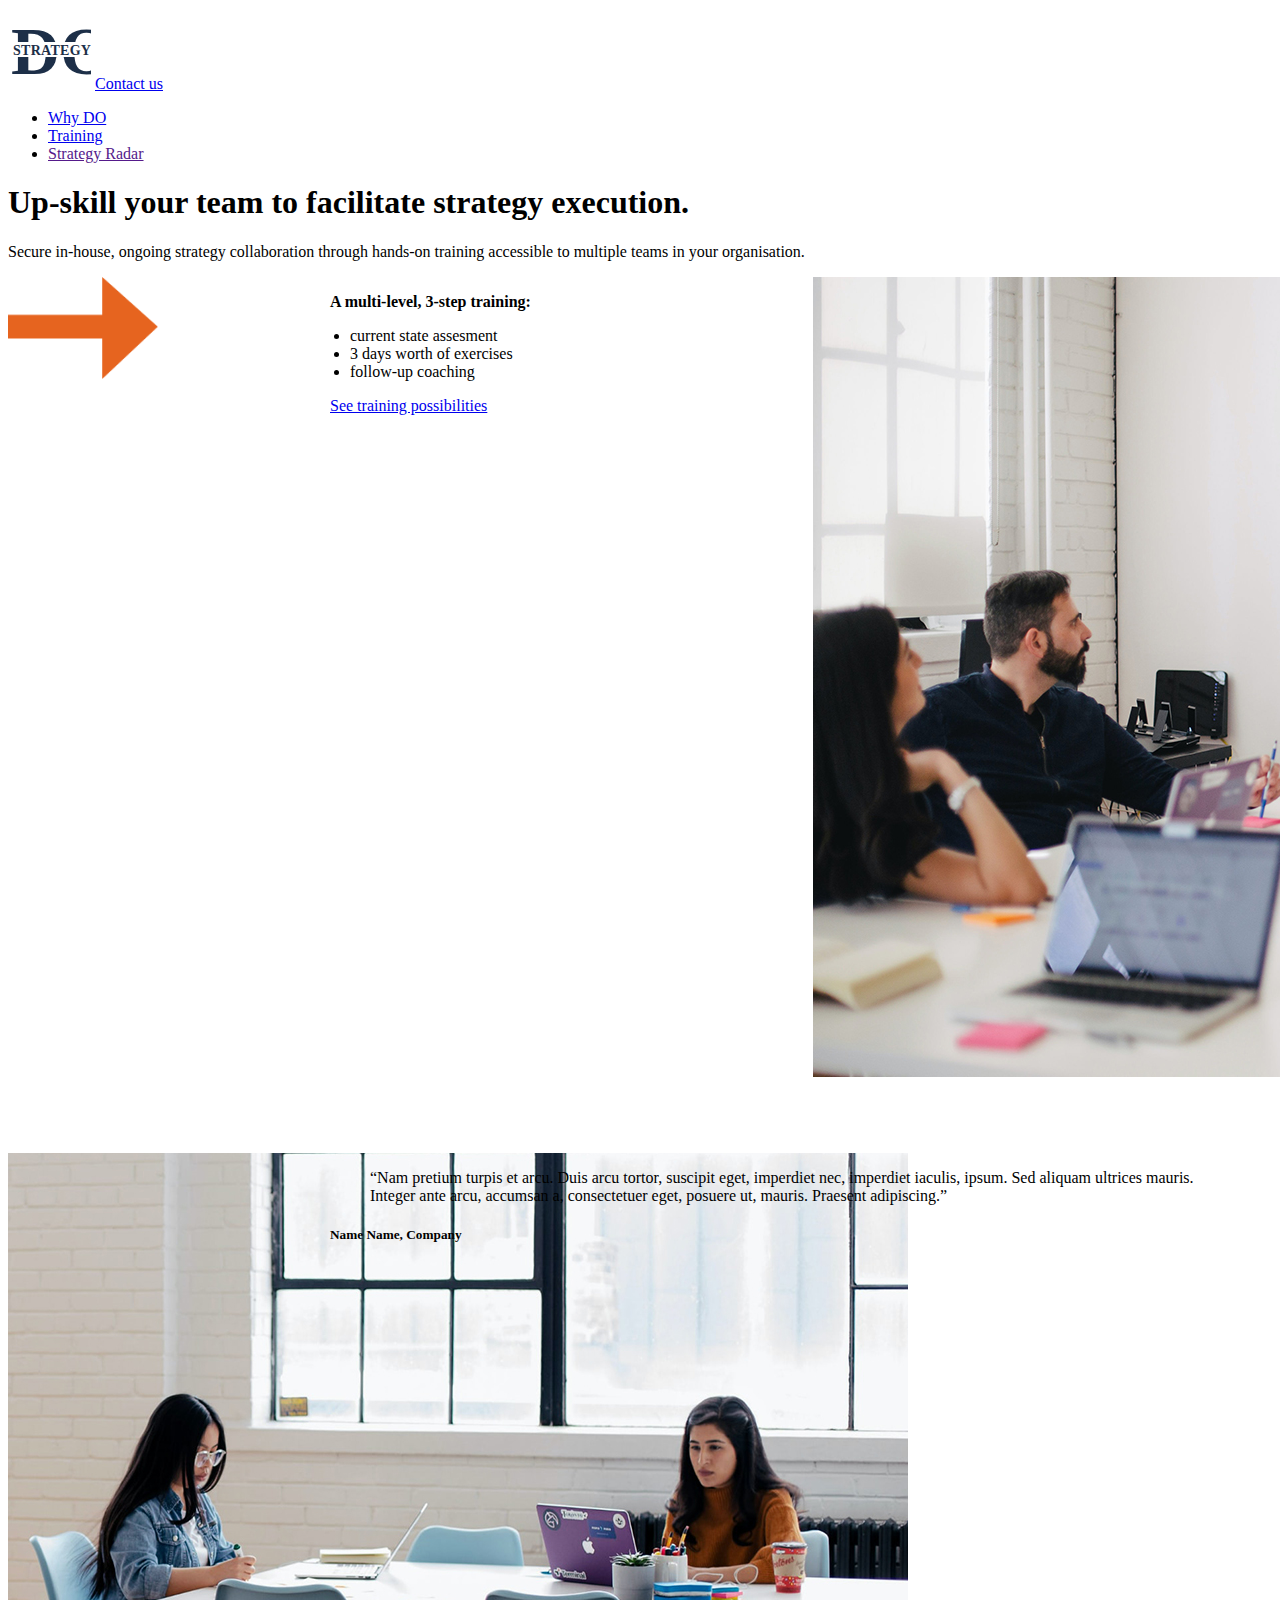
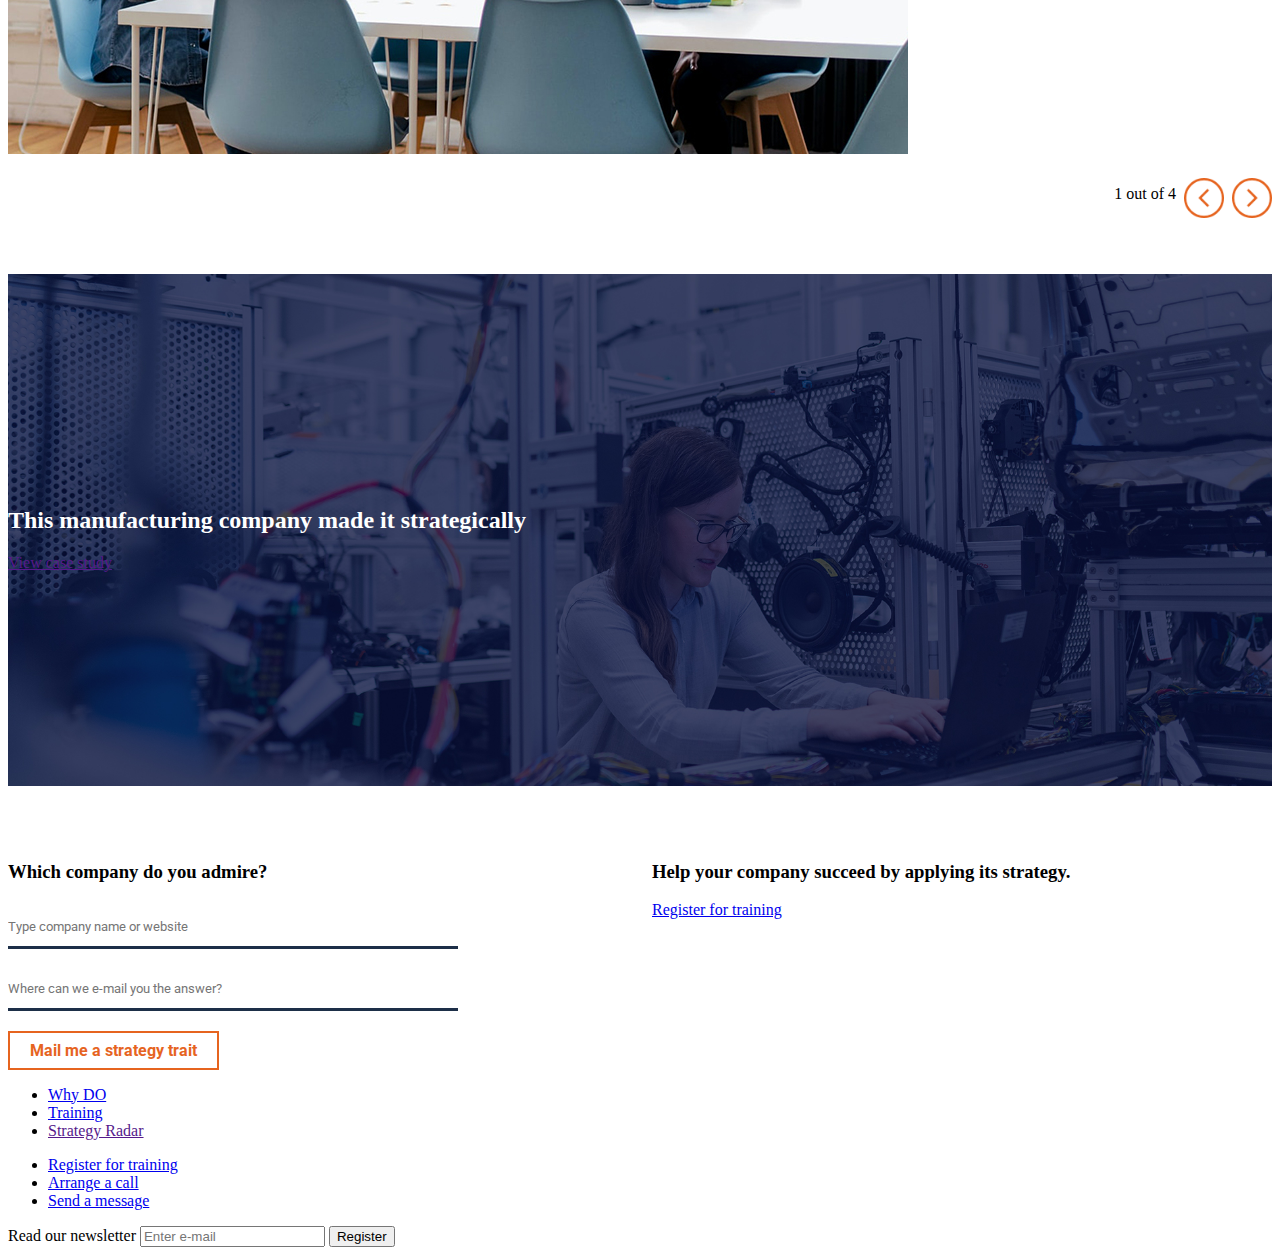
==== index.html @ 9fe3110b "reorganised images" ====
<!DOCTYPE html>
<html>

<head>
    <title> In-house strategy training </title>
    <meta name="viewport" content="width=device-width,initial-scale=1">

    <link rel="stylesheet" type="text/css" href="style-general.css">
    <link rel="stylesheet" type="text/css" href="style-index.css">
    <link rel="stylesheet" type="text/css" href="style-about.css">
    <link rel="stylesheet" type="text/css" href="style-training.css">
    <link rel="stylesheet" type="text/css" href="style-contact.css">

    <link rel="preconnect" href="https://fonts.gstatic.com">
    <link href="https://fonts.googleapis.com/css2?family=Roboto:wght@300;500;700&display=swap" rel="stylesheet">
</head>

<body>
    <div class="page">
        <header>
            <nav>
                <a href="index.html"><img src="/images/logo-do-strategy.svg" id="logo" alt="logo of DO Strategy"></a>
                <a href="contact.html" class="btn-secondary contact-btn">Contact us</a>
                <ul id="main-menu">
                    <li><a href="about.html">Why DO</a></li>
                    <li><a href="training.html">Training</a></li>
                    <li><a href="">Strategy Radar</a></li>
                </ul>
            </nav>
        </header>


        <main>

            <section class="hero">
                <h1>Up-skill your team to facilitate strategy execution.</h1>
                <p>Secure in-house, ongoing strategy collaboration through hands-on training accessible to multiple
                    teams in your organisation.</p>
            </section>


            <section class="home-intro">
                <div class="arrow">
                    <img src="/images/arrow.png" width="150" alt="orange arrow" />
                </div>

                <div class="intro">
                    <p><strong>A multi-level, 3-step training:</strong></p>
                    <ul>
                        <li>current state assesment</li>
                        <li>3 days worth of exercises</li>
                        <li>follow-up coaching</li>
                    </ul>
                    <a href="training.html" class="primary-btn">See training possibilities</a>
                </div>

                <div class="first-section-image">
                    <img src="images/strategy-1.jpg" alt="People taking a strategy class" />
                </div>
            </section>

            <section class="testimonials">
                <img src="/images/testimonials-1.jpg" alt="People working in the office" />
                <div class="quotes">
                    <blockquote>“Nam pretium turpis et arcu. Duis arcu tortor, suscipit eget,
                        imperdiet nec, imperdiet iaculis, ipsum. Sed aliquam ultrices mauris.
                        Integer ante arcu, accumsan a, consectetuer eget, posuere ut, mauris. Praesent adipiscing.”
                    </blockquote>
                    <h5>Name Name, Company</h5>
                </div>
                <div class="testimonials-nav">
                    <p> 1 out of 4</p>
                    <a href=""><img src="images/nav-left-arrow.png" width="40ppx" class="nav-left-arrow"
                            alt="Previous"></a>
                    <a href=""><img src="/images/nav-right-arrow.png" width="40ppx" class="nav-right-arrow"
                            alt="Next"></a>
                </div>
            </section>

            <section class="case-study">
                <div class="case-study-wide">
                    <h2 class="case-study-cta">This manufacturing company made it strategically</h2>
                    <div>
                        <a href="" class="primary-btn">View case study</a>
                    </div>
                </div>
            </section>

            <section class="retention">
                <div class="mail-me">
                    <h3>Which company do you admire?</h3>
                    <div class="text-input">
                        <input type:="text" name="company" placeholder="Type company name or website" />
                        <input type:="e-mail" name="e-mail" placeholder="Where can we e-mail you the answer?" />
                    </div>
                    <input class="secondary-btn" type="submit" value="Mail me a strategy trait" />
                </div>

                <div class="registration-cta">
                    <h3>Help your company succeed by applying its strategy.</h3>
                    <a href="contact.html" class="primary-btn">Register for training</a>
                </div>
            </section>

        </main>

        <footer>
            <ul id="footer-menu">
                <li><a href="about.html">Why DO</a></li>
                <li><a href="training.html">Training</a></li>
                <li><a href="">Strategy Radar</a></li>
            </ul>
            <ul id="footer-links">
                <li><a href="contact.html">Register for training</a></li>
                <li><a href="contact.html">Arrange a call</a></li>
                <li><a href="contact.html">Send a message</a></li>
            </ul>
            <div class="subscribe-newsletter">
                <label>Read our newsletter</label>
                <input id="input-mail" type="e-mail" name="e-mail" placeholder="Enter e-mail" />
                <input class="footer-btn" type="submit" value="Register" />
            </div>

        </footer>
    </div>
</body>

</html>
---- style-index.css ----
.home-intro {
    display: grid;
    grid-template-columns: repeat(8, 1fr);
    grid-column-gap: 24px;
    margin-bottom: 72px;
}

.arrow {
    display: none;
}

.intro, 
.first-section-image {
    grid-column: span 8;
}

.intro ul {
    padding-left: 20px;
}

.intro ul li {
    font-weight: 300;
}

.intro {
    margin-bottom: 56px;
}

.testimonials {
    display: grid;
    grid-template-columns: repeat(8, 1fr);
    grid-column-gap: 24px;
}

.testimonials img {
    display: none;
}

.quotes {
    grid-column: span 8;
}
 
.testimonials-nav {
    padding-top: 24px;
    grid-column: span 8;
    justify-self: flex-end;
    display: flex;
}

.testimonials-nav img {
    display: inline;
    padding-left: 8px;
}

.testimonials-nav p {
    margin: 0px;
    line-height: 2em;
}

input.secondary-btn  {
    font-family: 'Roboto', sans-serif;
    font-size: 16px;
    font-weight: 700;
    color: #E6641F;
    background-color: white;
    border: solid 2.8px #E6641F;
    padding: 8px 20px; 
}

.text-input input {
    font-family:'Roboto', sans-serif;
    padding: 12px 0px;
    margin-bottom: 20px;
    color: white;
    border: none;
    border-bottom: solid 3px #1D2F48;
    width: 100%;
}

.case-study {
    margin: 56px 0px;
}

.case-study-wide {
    min-height: 400px;
    background: white url(/images/case-study-wide.jpg);
    background-size: cover;
    background-position: center;
    display: grid;
    grid-template-columns: repeat(8, 1fr);
    grid-column-gap: 24px;
    align-content: center;
}

.case-study-wide h2 {
    grid-column: 1 / span 8;
    color: white;
}

.case-study-wide div {
    grid-column: 1 / span 8;
}

.registration-cta {
    margin-top: 72px;
}



/* Media queries */

/* tablet */

@media (min-width: 776px) {

    .case-study-wide h2 {
        grid-column: 1 / span 6;
    }
}

/* desktop */

@media (min-width: 1024px) {
    
    .arrow {
        display: block;
        grid-column: 1 / span 2;
    }
    
    .intro {
        grid-column: 3 / span 3;
    }

    .first-section-image {
        grid-column: 6 / span 3;
    }

    .testimonials img {
        display: block;
        grid-column: 1 / span 2;
    }

    .quotes {
        grid-column: 3 / span 6;
    }

    .case-study-wide {
        padding: 56px 0px;
    }

    .case-study-wide h2 {
        grid-column: 1 / span 6;
    }

    .retention {
        display: grid;
        grid-template-columns: repeat(8, 1fr);
        grid-column-gap: 24px;
    }

    .mail-me {
        grid-column: 1 / span 4;
    }

    .text-input {
        max-width: 450px;
        margin-top: 24px;
    }

    .registration-cta {
        margin: 0px;
        grid-column: 5 / span 4;
    }
}
---- style-about.css ----
.img-bckgr {
    min-height: 600px;
    background: white url(/images/about-hero.jpg);
    background-size: cover;
    background-position: center;
    color: white;
    align-content: center;
    }

.img-bckgr p {
    color: white;
    padding-left: 0px;
   }

.instructor {
    display: grid;
    grid-template-columns: repeat(8, 1fr);
    grid-column-gap: 24px;
}

.bio {
    grid-column: 1 / span 8;
}

.bio h2 {
    margin-bottom: 16px;
}

.logos {
    grid-column: 1 / span 8;
    margin: 32px 0px;
    display: flex;
    flex-wrap: wrap;
    justify-content: space-between;
    align-content: center;
}

.logos img {
    padding: 16px 24px;
    align-self: center;
    justify-self: center;
}

.instructor-photo, .quote {
    grid-column: 1 / span 8;
    margin-bottom: 32px;
}

.testimonial-image {
    display: none;
}

.professional-links {
    grid-column: 1 / span 8;
}

.professional-links a {
    font-family: 'Roboto', sans-serif;
    font-size: 16px;
    font-weight: 600;
    line-height: 1.7em;
    color: #E6641F;
    padding-right: 20px;
    display: block;
}

.training-benefits {
    margin: 72px 0px;
    display: grid;
    grid-template-columns: repeat(8, 1fr);
    grid-column-gap: 24px;
}

.intro-benefits {
    grid-column: 1 / span 8;
}

.checkbox-benefits {
    margin-top: 32px;
    margin-bottom: 16px;
    grid-column: 1 / span 8;
}

.benefit p {
    margin: 8px 0px 24px 0px;
}

.benefit h5 {
    margin-bottom: 0px;
}

.benefit input {
    margin: 5px 12px 0px 0px;
    border: 1px solid #1D2F48;
}

.cta-benefits {
    margin: 32px 0px 72px 0px;
    grid-column: 1 / span 8;
    display: flex;
    flex-wrap: wrap;
    align-content: flex-start;
}

.cta-benefits h3 {
    flex-grow: 50;
}

.cta-benefits a {
    flex-grow: 0;
    align-self: flex-end;
    justify-self: flex-start;
}

.case-studies {
    display: grid;
    grid-template-columns: repeat(8, 1fr);
    grid-column-gap: 24px;
}

.case-studies h2 {
    grid-column: 1 / span 8;
}

.case-study-card {
    margin-top: 24px;
    grid-column: 1 / span 8;
    display: flex;
    flex-wrap: wrap;
    justify-content: space-between;
}

.case-study-card img {
    align-self: self-start;
    margin-bottom: 24px;
}

.case-studies-nav {
    padding-top: 24px;
    grid-column: 1 / span 8;
    display: flex;
    flex-wrap: wrap;
    justify-content: space-between;
    align-content: center;
} 

.case-number {
    justify-self: self-end;
    display: flex;
}

.case-studies-nav h5 {
    margin-bottom: 16px;
    align-self: center;
}

.case-studies-nav img {
    display: inline;
    padding-left: 8px;
}

.case-studies-nav p {
    margin: 0px;
    line-height: 3.0em;
}

.case-number p, a {
    display: inline;
}

img.case-study {
    margin: 0px 0px 24px 0px;
    max-width: 800px;
}



/* Media queries */

/* phone*/
@media (min-width: 375px) {
    .case-studies-nav h5 {
        margin-bottom: 0px;
    }
}

/* tablet */
@media (min-width: 776px) {

    .instructor-photo {
        justify-self: center;
        grid-column: 2 / span 6;
    }

    .logos {
        justify-content: space-around;
    }

    .case-studies h2 {
        grid-column: 1 / span 5;
    }

    .case-study-card img {
        width: 50%;
        align-self: self-start;
        margin: 0px;
    }
    
    .case-study-card div {
        width: 45%;
    }

    .case-studies-nav a {
        align-self: center;
    }

}


/* desktop */
@media (min-width: 1024px) {

    .hero a {
        grid-column-start: 1;
    }

    .bio {
        grid-column: 1 / span 4;
    }

    .logos {
        grid-column: 1/ span 4;
        align-self: center;
        justify-content: flex-start;
    }

    .logos img {
        padding: 0px 56px 56px 0px;
    }

    .instructor-photo {
        grid-column: 5 / span 4;
        grid-row: 1 / span 2;
        margin-bottom: 56px;
    }

    .quote {
        grid-row: 3 / span 1;
        display: grid;
        grid-template-columns: repeat(8, 1fr);
        grid-column-gap: 24px;
    }

    .quote img {
        display: block;
        grid-column: 1 / span 2;
    }

    .quote div {
        grid-column: 3 / span 6;
    }

    .professional-links {
        grid-column: 1/ span 8;
    }

    .professional-links a {
        display: inline;
    }

    .training-benefits {
        margin: 150px 0px;
    }

    .intro-benefits {
        grid-column: 1 / span 4;
    }

    .checkbox-benefits {
        margin-top: 32px;
        margin-bottom: 16px;
        grid-column: 1 / span 4;
    }

    .cta-benefits {
        grid-column: 6 / span 3;
    }

    .case-studies h2 {
        grid-column: 1 / span 4;
    }

    .case-study-card {
        margin-top: 24px;
        grid-column: 1 / span 8;
    }

    .case-studies-nav {
        padding-top: 0px;
        grid-column: 5 / span 4;
        justify-self: flex-end;
    }

    .case-studies-nav h5 {
        margin: 0px;
        padding-right: 32px;
    }

}
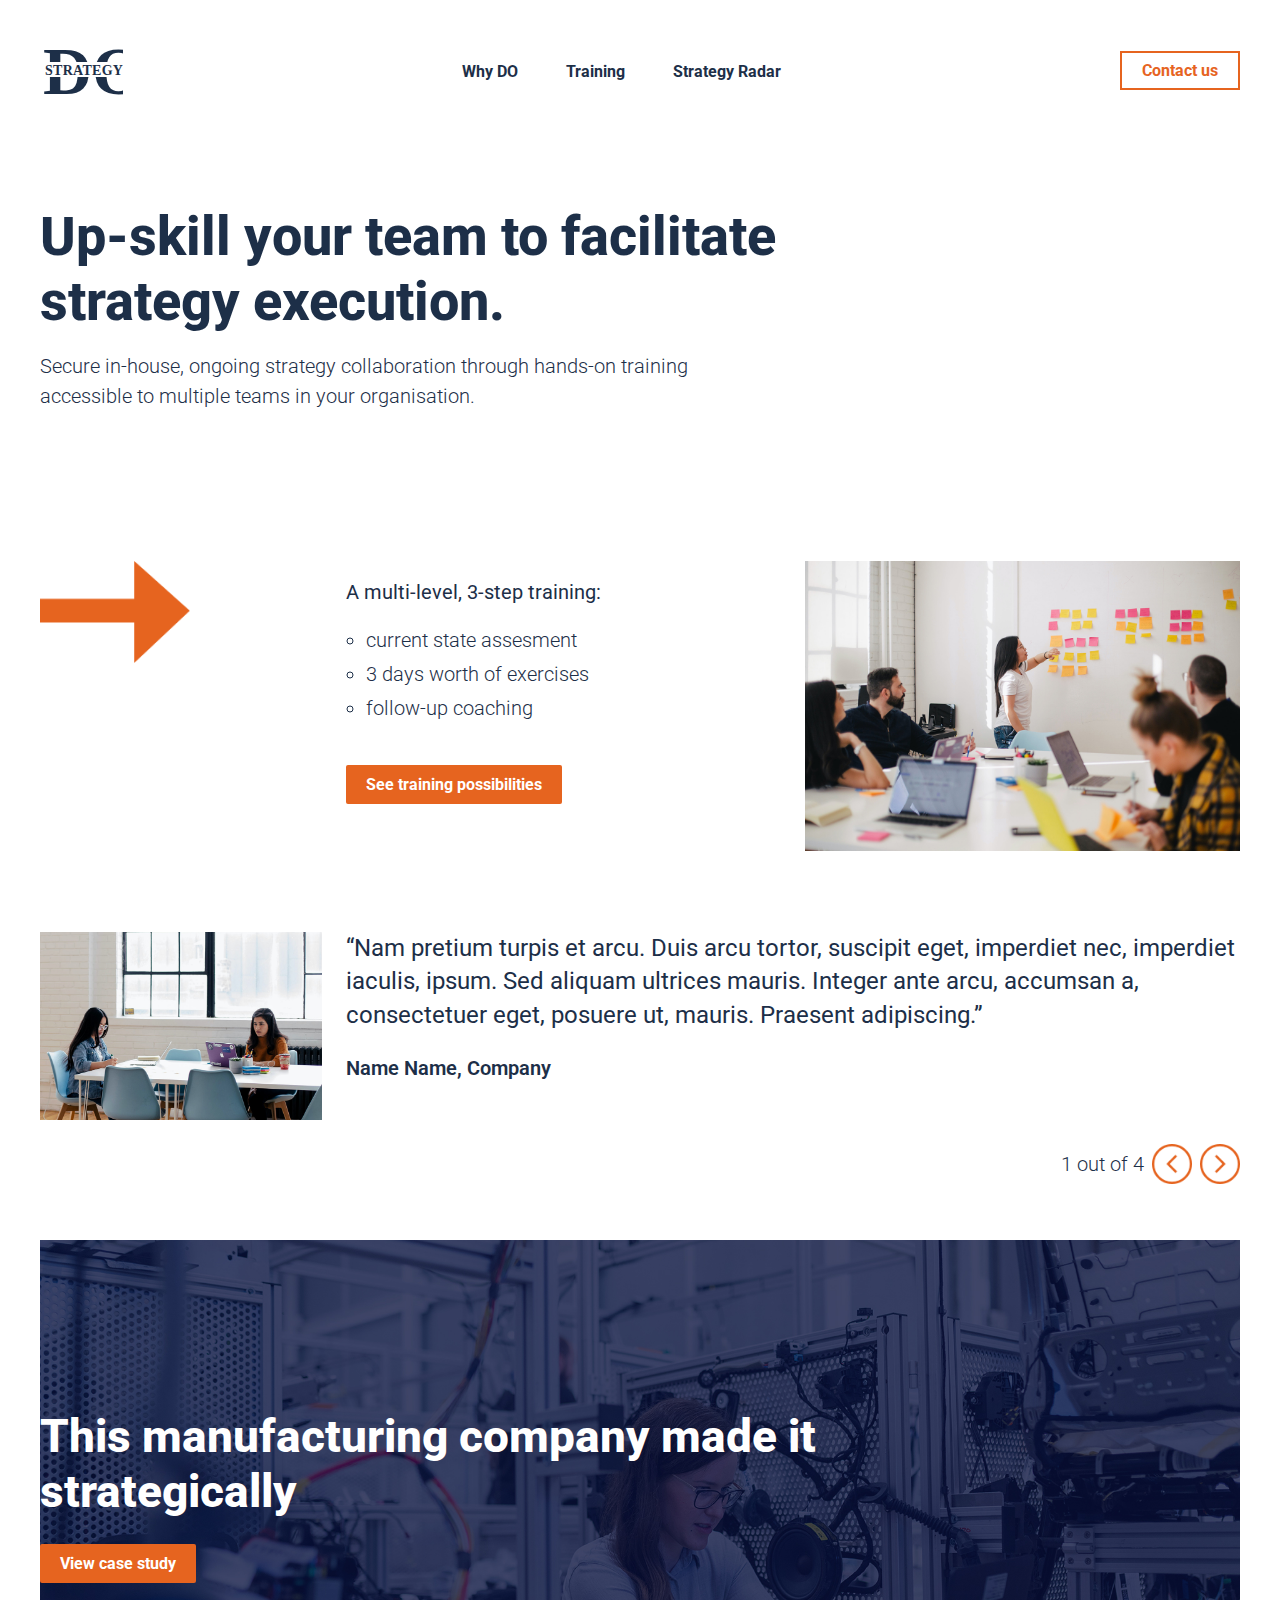
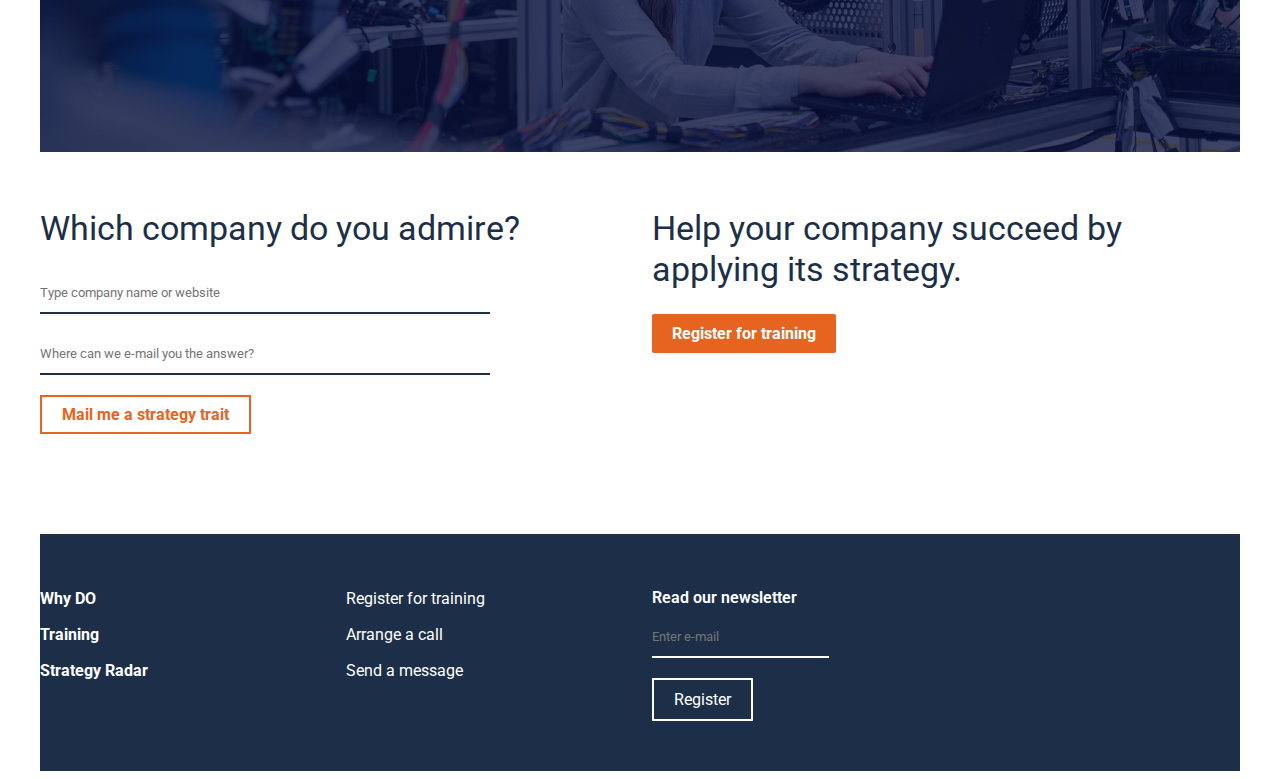
==== commit 50f1682d: "took out main" ====
--- a/index.html
+++ b/index.html
@@ -30,7 +30,7 @@
         </header>
 
 
-        <main>
+        <!-- <main> -->
 
             <section class="hero">
                 <h1>Up-skill your team to facilitate strategy execution.</h1>
@@ -76,7 +76,7 @@
                             alt="Next"></a>
                 </div>
             </section>
-
+    
             <section class="case-study">
                 <div class="case-study-wide">
                     <h2 class="case-study-cta">This manufacturing company made it strategically</h2>
@@ -102,7 +102,7 @@
                 </div>
             </section>
 
-        </main>
+        <!-- </main> -->
 
         <footer>
             <ul id="footer-menu">
--- a/style-general.css
+++ b/style-general.css
@@ -0,0 +1,456 @@
+
+/* global, hero */
+
+.page {
+    color: #1D2F48;
+    max-width: 1200px;
+    margin: 0 auto ;
+    padding: 0px 32px;
+    /* display: grid;
+    grid-template-columns: repeat(8, 1fr);
+    grid-column-gap: 24px;
+    justify-content: center; */
+}
+
+/* .body {
+    margin: 0px;
+} */
+
+/* header, main {
+    margin: 0px 20px;
+} */
+
+header {
+    padding: 20px 0px;
+}
+
+/* main, header {
+    grid-column: 1 / span 8 ;
+} */
+
+img {
+    max-width: 100%;
+    max-height: 100%;
+}
+
+.hero {
+    margin: 56px 0px;  
+    display: grid;
+    grid-template-columns: repeat(8, 1fr);
+    grid-column-gap: 24px;
+}
+
+.hero h1 {
+    grid-column: 1/ span 8;
+}
+
+.hero p {
+    grid-column: 1/ span 8;
+}
+
+.hero div {
+    grid-column: span 4;
+}
+
+
+/* typography */
+
+h1 {
+    font-family: 'Roboto', sans-serif;
+    font-size: 32px;
+    font-weight: 800;
+    line-height: 1.2em;
+    margin: 0px;
+}
+
+h2 {
+    font-family: 'Roboto', sans-serif;
+    font-size: 28px;
+    font-weight: 800;
+    line-height: 1.2em;
+    margin: 0px;
+}
+
+h3 {
+    font-family: 'Roboto', sans-serif;
+    font-size: 24px;
+    font-weight: 400;
+    line-height: 1.2em;
+    margin: 0px;
+}
+
+h4 {
+    font-family: 'Roboto', sans-serif;
+    font-size: 20px;
+    font-weight: 800;
+    line-height: 1.2em;
+    margin: 0px;
+}
+
+h5 {
+    font-family: 'Roboto', sans-serif;
+    font-size: 16px;
+    font-weight: 600;
+    line-height: 1.2em;
+    margin: 0px;
+}
+
+p, span {
+    font-family: 'Roboto', sans-serif;
+    color: #1D2F48;
+    font-size: 16px;
+    font-weight: 300;
+    line-height: 1.5em;
+    margin: 16px 0px 0px 0px;
+}
+
+blockquote {
+    font-family: 'Roboto', sans-serif;
+    font-size: 18px;
+    font-weight: 400;
+    line-height: 1.4em;
+    margin: 0px;
+    padding-bottom: 24px;
+}
+
+li {
+    font-family: 'Roboto', sans-serif;
+    font-size: 16px;
+    font-weight: 500;
+    line-height: 1.7em;
+    list-style-type: circle;
+    padding-left: 0px;
+}
+
+label {
+    display: block;
+    font-family: 'Roboto', sans-serif;
+    font-size: 12px;
+    padding-bottom: 8px;
+    color: #1D2F48;
+}
+
+
+/* buttons */
+
+
+.contact-btn {
+    align-self: flex-start;
+    margin-top: 20px;
+    order: 2;
+    border: solid 2.8px #E6641F;
+    padding: 8px 20px;
+    text-decoration: none;
+    font-family: 'Roboto', sans-serif;
+    font-size: 16px;
+    font-weight: 700;
+    color: #E6641F;
+}
+
+a.primary-btn {
+    display: inline-block;
+    text-decoration: none;
+    font-family: 'Roboto', sans-serif;
+    font-size: 16px;
+    font-weight: 700;
+    color: white;
+    background-color: #E6641F;
+    border-radius: 2px;
+    padding: 10px 20px; 
+    margin: 24px 8px 0px 0px;
+}
+
+a.secondary-btn  {
+    text-decoration: none;
+    font-family: 'Roboto', sans-serif;
+    font-size: 16px;
+    font-weight: 700;
+    color: #E6641F;
+    border: solid 2.8px #E6641F;
+    padding: 8px 20px; 
+    margin: 16px 0px 0px;
+}
+
+a.dropdown-btn  {
+    text-decoration: none;
+    font-family: 'Roboto', sans-serif;
+    font-size: 16px;
+    font-weight: 700;
+    color: #E6641F;
+    margin: 32px 0px;
+}
+
+span.dropdown-btn {
+    color: #E6641F;
+    font-weight: 700;
+    font-size: 21px;
+    line-height: 1em;
+}
+
+
+
+/* header */
+
+nav {
+    grid-column: 1 / span 8;
+    display: flex;
+    flex-wrap: wrap;
+    justify-content: space-between;
+    align-content: space-between;
+}
+
+ul#main-menu {
+    padding: 0px;
+    margin: 0px;
+    display: flex;
+    justify-content: space-between;
+    width: 100%;
+    /* flex-shrink: none; */
+    order: 3;
+}
+
+ul#main-menu li {
+    list-style-type: none;
+}
+
+ul#main-menu li a {
+    text-decoration: none;
+    font-family: 'Roboto', sans-serif;
+    font-size: 16px;
+    font-weight: 700;
+    color: #1D2F48;
+    text-align: center;
+    padding: 0px;
+}
+
+#logo {
+    order: 1;
+}
+
+
+/* footer */
+
+footer {
+    background-color: #1D2F48;
+    margin-top: 100px;
+    padding: 30px 0px;
+    /* grid-column: span 8; */
+    display: grid;
+    grid-template-columns: repeat(8, 1fr);
+    grid-template-rows: repeat(2, 1fr);
+    grid-column-gap: 24px;
+}
+
+ul#footer-menu {
+    padding: 0px;
+    grid-column: 1 / span 4;
+    grid-row: 1 / span 1 ;
+}
+
+ul#footer-menu li {
+    list-style-type: none;
+}
+
+ul#footer-menu li a {
+    text-decoration: none;
+    font-family: 'Roboto', sans-serif;
+    font-size: 16px;
+    font-weight: 700;
+    color: white;
+}
+
+ul#footer-links {
+    padding: 0px;
+    grid-column: 5 / span 4;
+    grid-row: 1 / span 1 ;
+}
+
+ul#footer-links li {
+    list-style-type: none;
+}
+
+ul#footer-links li a {
+    text-decoration: none;
+    font-family: 'Roboto', sans-serif;
+    font-size: 16px;
+    font-weight: 400;
+    color: white;
+}
+
+.subscribe-newsletter label{
+    display: block;
+    color: white;
+    font-family:'Roboto', sans-serif;
+    font-size: 16px;
+    font-weight: 600;
+    padding-bottom: 10px;
+}
+
+.subscribe-newsletter{
+    padding-top: 20px;
+    grid-column: 1 / span 8;
+    grid-row: 2 / span 1 ;
+}
+
+.subscribe-newsletter input {
+    font-family:'Roboto', sans-serif;
+    padding: 12px 0px;
+    background-color: #1D2F48;
+    margin-bottom: 20px;
+    color: white;
+    border: none;
+    border-bottom: solid 2.8px white;
+}
+/* 
+input#input-mail {
+    width: 100%;
+    max-width: 400px;
+} */
+
+input.footer-btn {
+    background-color:#1D2F48;
+    font-size: 16px;
+    padding: 10px 20px;
+    border: solid 2.8px white;
+    display: block;
+}
+
+/* Media queries */
+
+/* tablet */
+
+@media (min-width: 776px) {
+
+/* typography */
+
+    h1 {
+        font-size: 54px;
+    }
+
+    h2 {
+        font-size: 46px;
+    }
+
+    h3 {
+        font-size: 34px;
+    }
+
+    h4 {
+        font-size: 28px;
+    }
+
+    h5 {
+        font-size: 20px;
+    }
+
+    p, span, li {
+        font-size: 20px;
+    }
+
+    blockquote {
+        font-size: 24px;
+    } 
+
+
+/* tablet all */
+
+    .hero h1, p {
+        grid-column: 1 / span 7;
+    }
+
+    footer {
+        grid-template-rows: 1fr;
+    }
+
+    ul#footer-menu {
+        grid-column: 1 / span 2;
+    }
+
+    ul#footer-links {
+        grid-column: 3 / span 2;
+    }
+
+    .subscribe-newsletter{
+        padding-top: 24px;
+        grid-column: 5 / span 4;
+        grid-row: 1 / span 1 ;
+    }
+
+    nav {
+        display: flex;
+        flex-wrap: nowrap;
+        justify-content: space-between;
+        align-content: center;
+    }
+
+    ul#main-menu {
+        order: 2;
+        width: 55%;
+        align-self: center;
+        justify-content: center;
+        padding: 20px 24px;
+    }
+    
+    .contact-btn {
+        order: 3;
+        justify-self: flex-end;
+        margin: 0px;
+        align-self: center;
+    }
+
+    ul#main-menu li a {
+        text-align: center;
+        padding: 0px 24px;
+    }
+
+    .logo {
+        flex-shrink: 0;
+    }
+    
+}
+
+@media (min-width: 870px) {
+    
+    .hero h1 {
+        grid-column: 1 / span 6;
+    }
+    
+    .hero p {
+        grid-column: 1 / span 5;
+    }
+}
+
+
+
+/* desktop */
+
+@media (min-width: 1024px) {
+  
+    .hero {
+        margin: 72px 0px 150px;   
+    }
+
+    h1 {
+        grid-column: 1 / span 6;
+    }
+    
+    .hero p {
+        grid-column: 1 / span 5;
+    }
+
+    ul#main-menu {
+        padding: 20px 72px;
+    }
+
+}
+
+@media (min-width: 1400px) {
+
+    ul#main-menu {
+        padding: 20px 100px;
+    }
+
+}
+
+
+
--- a/style-index.css
+++ b/style-index.css
@@ -74,7 +74,7 @@
     margin-bottom: 20px;
     color: white;
     border: none;
-    border-bottom: solid 3px #1D2F48;
+    border-bottom: solid 2.8px #1D2F48;
     width: 100%;
 }
 
@@ -84,6 +84,9 @@
 
 .case-study-wide {
     min-height: 400px;
+    /* min-width: 1400px; */
+    
+    justify-self: center;
     background: white url(/images/case-study-wide.jpg);
     background-size: cover;
     background-position: center;
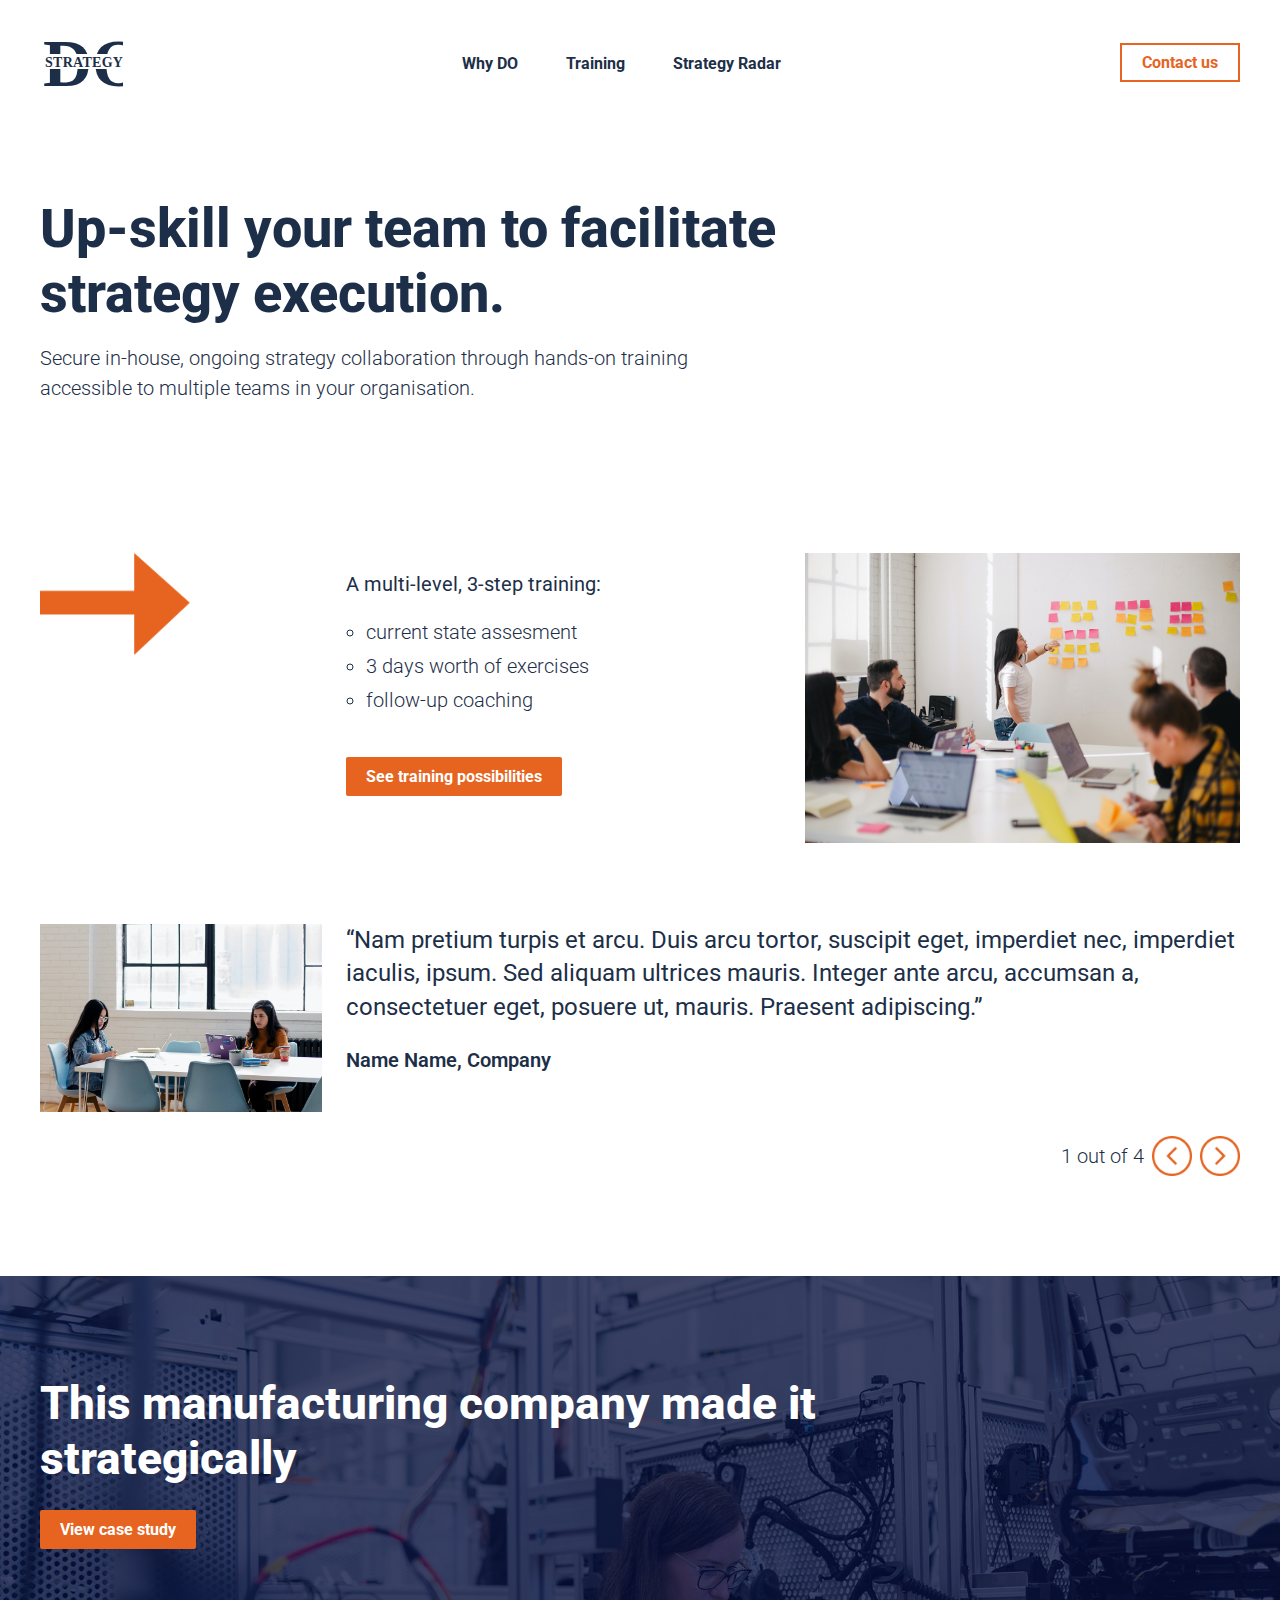
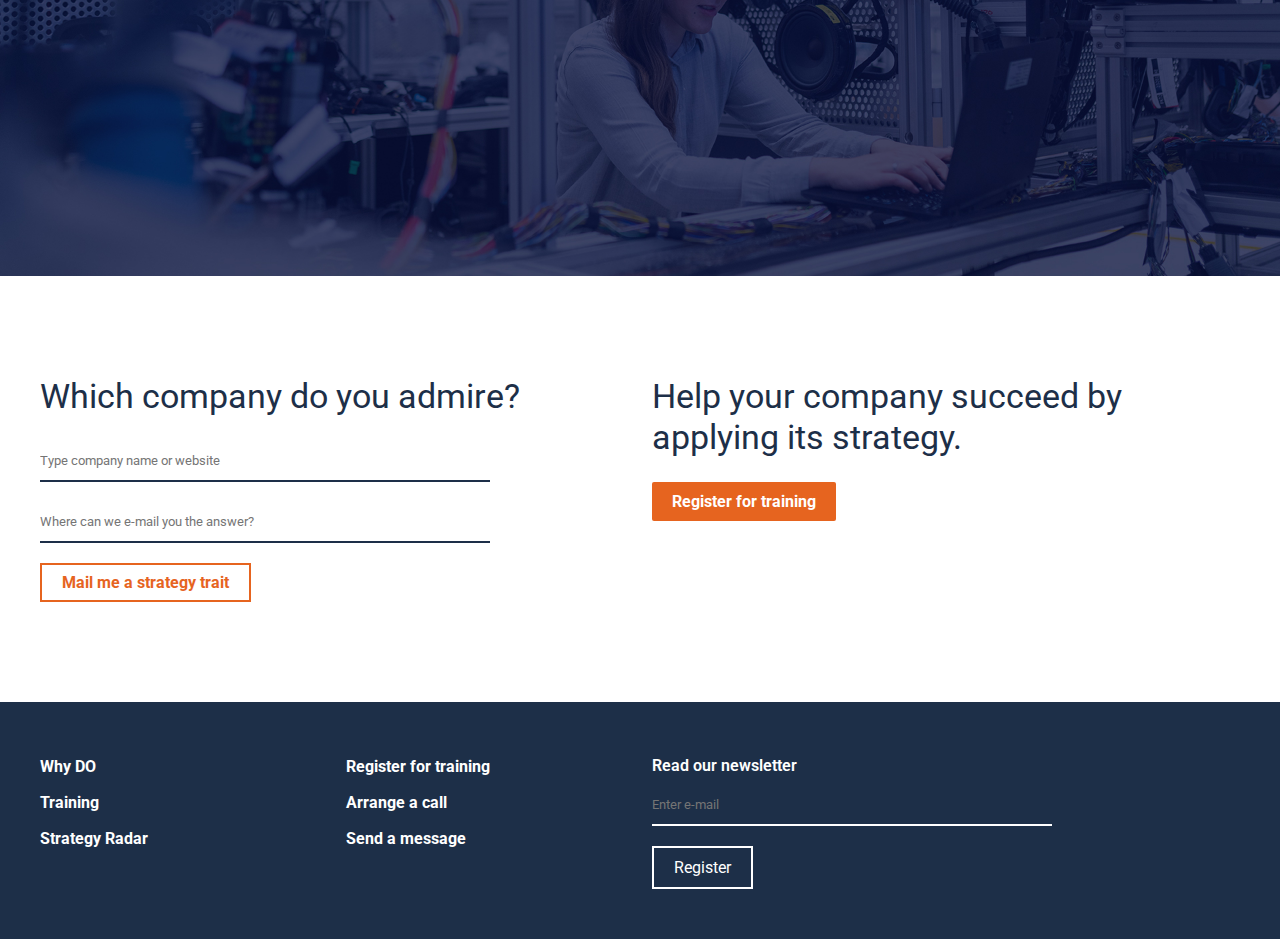
==== commit c3d48ec7: "finalized" ====
--- a/index.html
+++ b/index.html
@@ -15,6 +15,7 @@
     <link href="https://fonts.googleapis.com/css2?family=Roboto:wght@300;500;700&display=swap" rel="stylesheet">
 </head>
 
+
 <body>
     <div class="page">
         <header>
@@ -31,97 +32,103 @@
 
 
         <!-- <main> -->
+        <section class="hero">
+            <h1>Up-skill your team to facilitate strategy execution.</h1>
+            <p>Secure in-house, ongoing strategy collaboration through hands-on training accessible to multiple
+                teams in your organisation.</p>
+        </section>
 
-            <section class="hero">
-                <h1>Up-skill your team to facilitate strategy execution.</h1>
-                <p>Secure in-house, ongoing strategy collaboration through hands-on training accessible to multiple
-                    teams in your organisation.</p>
+        <section class="home-intro">
+            <div class="arrow">
+                <img src="/images/arrow.png" width="150" alt="orange arrow" />
+            </div>
+
+            <div class="intro">
+                <p><strong>A multi-level, 3-step training:</strong></p>
+                <ul>
+                    <li>current state assesment</li>
+                    <li>3 days worth of exercises</li>
+                    <li>follow-up coaching</li>
+                </ul>
+                <a href="training.html" class="primary-btn">See training possibilities</a>
+            </div>
+
+            <div class="first-section-image">
+                <img src="images/strategy-1.jpg" alt="People taking a strategy class" />
+            </div>
+        </section>
+
+        <section class="testimonials">
+            <img src="/images/testimonials-1.jpg" alt="People working in the office" />
+            <div class="quotes">
+                <blockquote>“Nam pretium turpis et arcu. Duis arcu tortor, suscipit eget,
+                    imperdiet nec, imperdiet iaculis, ipsum. Sed aliquam ultrices mauris.
+                    Integer ante arcu, accumsan a, consectetuer eget, posuere ut, mauris. Praesent adipiscing.”
+                </blockquote>
+                <h5>Name Name, Company</h5>
+            </div>
+            <div class="testimonials-nav">
+                <p> 1 out of 4</p>
+                <a href=""><img src="images/nav-left-arrow.png" width="40ppx" class="nav-left-arrow" alt="Previous"></a>
+                <a href=""><img src="/images/nav-right-arrow.png" width="40ppx" class="nav-right-arrow" alt="Next"></a>
+            </div>
+        </section>
+    </div>
+
+    <div class="full-width-case-study">
+        <div class="page">
+            <section class="case-study">
+                <h2>This manufacturing company made it strategically</h2>
+                <div>
+                    <a href="" class="primary-btn">View case study</a>
+                </div>
             </section>
+        </div>
+    </div>
 
 
-            <section class="home-intro">
-                <div class="arrow">
-                    <img src="/images/arrow.png" width="150" alt="orange arrow" />
+    <div class="page">
+        <section class="retention">
+            <div class="mail-me">
+                <h3>Which company do you admire?</h3>
+                <div class="retention-input">
+                    <input type:="text" name="company" placeholder="Type company name or website" />
+                    <input type:="e-mail" name="e-mail" placeholder="Where can we e-mail you the answer?" />
                 </div>
-
-                <div class="intro">
-                    <p><strong>A multi-level, 3-step training:</strong></p>
-                    <ul>
-                        <li>current state assesment</li>
-                        <li>3 days worth of exercises</li>
-                        <li>follow-up coaching</li>
-                    </ul>
-                    <a href="training.html" class="primary-btn">See training possibilities</a>
-                </div>
-
-                <div class="first-section-image">
-                    <img src="images/strategy-1.jpg" alt="People taking a strategy class" />
-                </div>
-            </section>
-
-            <section class="testimonials">
-                <img src="/images/testimonials-1.jpg" alt="People working in the office" />
-                <div class="quotes">
-                    <blockquote>“Nam pretium turpis et arcu. Duis arcu tortor, suscipit eget,
-                        imperdiet nec, imperdiet iaculis, ipsum. Sed aliquam ultrices mauris.
-                        Integer ante arcu, accumsan a, consectetuer eget, posuere ut, mauris. Praesent adipiscing.”
-                    </blockquote>
-                    <h5>Name Name, Company</h5>
-                </div>
-                <div class="testimonials-nav">
-                    <p> 1 out of 4</p>
-                    <a href=""><img src="images/nav-left-arrow.png" width="40ppx" class="nav-left-arrow"
-                            alt="Previous"></a>
-                    <a href=""><img src="/images/nav-right-arrow.png" width="40ppx" class="nav-right-arrow"
-                            alt="Next"></a>
-                </div>
-            </section>
-    
-            <section class="case-study">
-                <div class="case-study-wide">
-                    <h2 class="case-study-cta">This manufacturing company made it strategically</h2>
-                    <div>
-                        <a href="" class="primary-btn">View case study</a>
-                    </div>
-                </div>
-            </section>
-
-            <section class="retention">
-                <div class="mail-me">
-                    <h3>Which company do you admire?</h3>
-                    <div class="text-input">
-                        <input type:="text" name="company" placeholder="Type company name or website" />
-                        <input type:="e-mail" name="e-mail" placeholder="Where can we e-mail you the answer?" />
-                    </div>
-                    <input class="secondary-btn" type="submit" value="Mail me a strategy trait" />
-                </div>
-
-                <div class="registration-cta">
-                    <h3>Help your company succeed by applying its strategy.</h3>
-                    <a href="contact.html" class="primary-btn">Register for training</a>
-                </div>
-            </section>
-
-        <!-- </main> -->
-
-        <footer>
-            <ul id="footer-menu">
-                <li><a href="about.html">Why DO</a></li>
-                <li><a href="training.html">Training</a></li>
-                <li><a href="">Strategy Radar</a></li>
-            </ul>
-            <ul id="footer-links">
-                <li><a href="contact.html">Register for training</a></li>
-                <li><a href="contact.html">Arrange a call</a></li>
-                <li><a href="contact.html">Send a message</a></li>
-            </ul>
-            <div class="subscribe-newsletter">
-                <label>Read our newsletter</label>
-                <input id="input-mail" type="e-mail" name="e-mail" placeholder="Enter e-mail" />
-                <input class="footer-btn" type="submit" value="Register" />
+                <input class="secondary-btn" type="submit" value="Mail me a strategy trait" />
             </div>
 
-        </footer>
+            <div class="registration-cta">
+                <h3>Help your company succeed by applying its strategy.</h3>
+                <a href="contact.html" class="primary-btn">Register for training</a>
+            </div>
+        </section>
+    </div>
+    <!-- </main> -->
+
+
+    <div class="full-width">
+        <div class="page">
+            <footer>
+                <ul id="footer-menu">
+                    <li><a href="about.html">Why DO</a></li>
+                    <li><a href="training.html">Training</a></li>
+                    <li><a href="">Strategy Radar</a></li>
+                </ul>
+                <ul id="footer-links">
+                    <li><a href="contact.html">Register for training</a></li>
+                    <li><a href="contact.html">Arrange a call</a></li>
+                    <li><a href="contact.html">Send a message</a></li>
+                </ul>
+                <div class="subscribe-newsletter">
+                    <div id="input-mail">
+                        <label>Read our newsletter</label>
+                        <input type="e-mail" name="e-mail" placeholder="Enter e-mail" />
+                    </div>
+                    <input class="footer-btn" type="submit" value="Register" />
+                </div>
+            </footer>
+        </div>
     </div>
 </body>
 
--- a/style-general.css
+++ b/style-general.css
@@ -6,31 +6,18 @@
     max-width: 1200px;
     margin: 0 auto ;
     padding: 0px 32px;
-    /* display: grid;
-    grid-template-columns: repeat(8, 1fr);
-    grid-column-gap: 24px;
-    justify-content: center; */
-}
-
-/* .body {
-    margin: 0px;
-} */
-
-/* header, main {
-    margin: 0px 20px;
-} */
+}
+
+.full-width {
+    background-color: #1D2F48;
+} 
 
 header {
     padding: 20px 0px;
 }
 
-/* main, header {
-    grid-column: 1 / span 8 ;
-} */
-
-img {
-    max-width: 100%;
-    max-height: 100%;
+body {
+    margin: 0px;
 }
 
 .hero {
@@ -40,16 +27,13 @@
     grid-column-gap: 24px;
 }
 
-.hero h1 {
+.hero h1, p, div {
     grid-column: 1/ span 8;
 }
 
-.hero p {
-    grid-column: 1/ span 8;
-}
-
-.hero div {
-    grid-column: span 4;
+img {
+    max-width: 100%;
+    max-height: 100%;
 }
 
 
@@ -132,7 +116,6 @@
 
 
 /* buttons */
-
 
 .contact-btn {
     align-self: flex-start;
@@ -171,6 +154,16 @@
     margin: 16px 0px 0px;
 }
 
+input.secondary-btn  {
+    font-family: 'Roboto', sans-serif;
+    font-size: 16px;
+    font-weight: 700;
+    color: #E6641F;
+    background-color: white;
+    border: solid 2.8px #E6641F;
+    padding: 8px 20px; 
+}
+
 a.dropdown-btn  {
     text-decoration: none;
     font-family: 'Roboto', sans-serif;
@@ -188,11 +181,9 @@
 }
 
 
-
 /* header */
 
 nav {
-    grid-column: 1 / span 8;
     display: flex;
     flex-wrap: wrap;
     justify-content: space-between;
@@ -205,7 +196,6 @@
     display: flex;
     justify-content: space-between;
     width: 100%;
-    /* flex-shrink: none; */
     order: 3;
 }
 
@@ -234,7 +224,6 @@
     background-color: #1D2F48;
     margin-top: 100px;
     padding: 30px 0px;
-    /* grid-column: span 8; */
     display: grid;
     grid-template-columns: repeat(8, 1fr);
     grid-template-rows: repeat(2, 1fr);
@@ -247,37 +236,25 @@
     grid-row: 1 / span 1 ;
 }
 
-ul#footer-menu li {
-    list-style-type: none;
-}
-
-ul#footer-menu li a {
-    text-decoration: none;
-    font-family: 'Roboto', sans-serif;
-    font-size: 16px;
-    font-weight: 700;
-    color: white;
-}
-
 ul#footer-links {
     padding: 0px;
     grid-column: 5 / span 4;
     grid-row: 1 / span 1 ;
 }
 
-ul#footer-links li {
+ul#footer-menu li, ul#footer-links li {
     list-style-type: none;
 }
 
-ul#footer-links li a {
-    text-decoration: none;
-    font-family: 'Roboto', sans-serif;
-    font-size: 16px;
-    font-weight: 400;
+ul#footer-menu li a, ul#footer-links li a {
+    text-decoration: none;
+    font-family: 'Roboto', sans-serif;
+    font-size: 16px;
+    font-weight: 700;
     color: white;
 }
 
-.subscribe-newsletter label{
+.subscribe-newsletter label {
     display: block;
     color: white;
     font-family:'Roboto', sans-serif;
@@ -286,7 +263,7 @@
     padding-bottom: 10px;
 }
 
-.subscribe-newsletter{
+.subscribe-newsletter {
     padding-top: 20px;
     grid-column: 1 / span 8;
     grid-row: 2 / span 1 ;
@@ -294,21 +271,20 @@
 
 .subscribe-newsletter input {
     font-family:'Roboto', sans-serif;
-    padding: 12px 0px;
     background-color: #1D2F48;
     margin-bottom: 20px;
     color: white;
+}
+
+#input-mail input {
     border: none;
+    padding: 12px 0px;
     border-bottom: solid 2.8px white;
-}
-/* 
-input#input-mail {
+    max-width: 400px;
     width: 100%;
-    max-width: 400px;
-} */
-
-input.footer-btn {
-    background-color:#1D2F48;
+}
+
+.footer-btn {
     font-size: 16px;
     padding: 10px 20px;
     border: solid 2.8px white;
@@ -319,7 +295,7 @@
 
 /* tablet */
 
-@media (min-width: 776px) {
+@media (min-width: 768px) {
 
 /* typography */
 
--- a/style-index.css
+++ b/style-index.css
@@ -15,16 +15,16 @@
     grid-column: span 8;
 }
 
+.intro {
+    margin-bottom: 56px;
+}
+
 .intro ul {
     padding-left: 20px;
 }
 
 .intro ul li {
     font-weight: 300;
-}
-
-.intro {
-    margin-bottom: 56px;
 }
 
 .testimonials {
@@ -58,17 +58,11 @@
     line-height: 2em;
 }
 
-input.secondary-btn  {
-    font-family: 'Roboto', sans-serif;
-    font-size: 16px;
-    font-weight: 700;
-    color: #E6641F;
-    background-color: white;
-    border: solid 2.8px #E6641F;
-    padding: 8px 20px; 
+.retention-input {
+    margin-top: 32px;
 }
 
-.text-input input {
+.retention-input input {
     font-family:'Roboto', sans-serif;
     padding: 12px 0px;
     margin-bottom: 20px;
@@ -78,30 +72,28 @@
     width: 100%;
 }
 
-.case-study {
+.full-width-case-study {
+    background: white url(/images/case-study-wide.jpg);
+    background-size: cover;
+    background-position: center;
+    min-height: 300px;
     margin: 56px 0px;
 }
 
-.case-study-wide {
-    min-height: 400px;
-    /* min-width: 1400px; */
-    
-    justify-self: center;
-    background: white url(/images/case-study-wide.jpg);
-    background-size: cover;
-    background-position: center;
+.case-study {
+    padding-top: 56px;
     display: grid;
     grid-template-columns: repeat(8, 1fr);
     grid-column-gap: 24px;
     align-content: center;
 }
 
-.case-study-wide h2 {
+.case-study h2 {
     grid-column: 1 / span 8;
     color: white;
 }
 
-.case-study-wide div {
+.case-study div {
     grid-column: 1 / span 8;
 }
 
@@ -110,17 +102,7 @@
 }
 
 
-
 /* Media queries */
-
-/* tablet */
-
-@media (min-width: 776px) {
-
-    .case-study-wide h2 {
-        grid-column: 1 / span 6;
-    }
-}
 
 /* desktop */
 
@@ -148,11 +130,16 @@
         grid-column: 3 / span 6;
     }
 
-    .case-study-wide {
-        padding: 56px 0px;
+    .full-width-case-study {
+        min-height: 600px;
+        margin: 100px 0px;
     }
 
-    .case-study-wide h2 {
+    .case-study {
+        padding: 100px 0px;
+    }
+
+    .case-study h2 {
         grid-column: 1 / span 6;
     }
 
@@ -162,14 +149,14 @@
         grid-column-gap: 24px;
     }
 
-    .mail-me {
-        grid-column: 1 / span 4;
-    }
-
-    .text-input {
+    .retention-input {
         max-width: 450px;
         margin-top: 24px;
     }
+
+    .mail-me {
+        grid-column: 1 / span 4;
+    }   
 
     .registration-cta {
         margin: 0px;
--- a/style-about.css
+++ b/style-about.css
@@ -1,10 +1,12 @@
 
-
-.img-bckgr {
-    min-height: 600px;
+.full-width-hero {
     background: white url(/images/about-hero.jpg);
     background-size: cover;
     background-position: center;
+}
+
+.img-bckgr {
+    min-height: 800px;
     color: white;
     align-content: center;
     }
@@ -187,7 +189,7 @@
 }
 
 /* tablet */
-@media (min-width: 776px) {
+@media (min-width: 768px) {
 
     .instructor-photo {
         justify-self: center;
--- a/style-training.css
+++ b/style-training.css
@@ -0,0 +1,294 @@
+
+
+.training-format {
+    margin: 8px 0px 32px 0px;
+}
+
+.viewer {
+    display: grid;
+    grid-template-columns: repeat(8, 1fr);
+    grid-column-gap: 24px;
+}
+
+.viewer h2 {
+    border-bottom: 2.8px solid #E6641F;
+    padding-bottom: 8px;
+    color: #E6641F;
+}
+
+.training-intro, .training-format, .prices-dropdown, .cta-viewer-training {
+    grid-column: 1 / span 8;
+}
+
+.included {
+    padding-top: 24px;
+}
+
+.included img{
+    max-width: 30px;
+    max-height: 30px;
+    padding-right: 16px;
+}
+
+.item-description {
+    margin-top: 0px;
+}
+
+.no-included {
+    font-size: 32px;
+    font-weight: 700;
+    padding-right: 8px;
+    margin-top: 0px;
+} 
+
+.cta-viewer-training {
+    margin-top: 56px;
+}
+
+.more-training-options {
+    margin: 56px 0px;
+    display: grid;
+    grid-template-columns: repeat(8, 1fr);
+    grid-column-gap: 24px;
+}
+
+.player {
+    grid-column: 1 / span 8;
+}
+
+.leader {
+    grid-column: 1 / span 8;
+}
+
+.more-training-options img {
+    max-width: 80px;
+    max-height: 80px;
+}
+
+.more-training-options div {
+    padding-bottom: 32px;
+}
+
+.strategic-team {
+    background-color: #1D2F48;
+    padding: 100px 0px;
+    margin: 0px 0px 56px 0px;
+}
+
+.strategic-team h2 {
+    margin-bottom: 56px;
+}
+
+.strategic-team h2, label, input {
+    color: white;
+}
+
+.combined-training {
+    display: grid;
+    grid-template-columns: repeat(8, 1fr);
+    grid-column-gap: 24px;
+}
+
+.combined-training h2, .team-type-1, .team-type-2 {
+    grid-column: 1 /  span 8;
+}
+
+.combined-training h4 {
+    color: white;
+}
+
+.combined-training  div{
+    padding-bottom: 32px;
+}
+
+.combined-training img {
+    padding-top: 16px;
+}
+
+.calculator h5 {
+    color: #E6641F;
+    margin-top: 24px;
+}
+
+.calculator label {
+    color: white;
+}
+
+.white-text {
+    color: white;
+}
+
+.field {
+    margin-top: 24px;
+}
+
+.calculator input {
+    font-family: 'Roboto', sans-serif;
+    font-size: 16px;
+    padding: 8px;
+    color: white;
+    background-color: #1D2F48;
+    border: solid 1px #DBDBDB;
+    max-width: 150px;
+}
+
+.q-and-a {
+    display: grid;
+    grid-template-columns: repeat(8, 1fr);
+    grid-column-gap: 24px;
+}
+
+.questions {
+    margin-bottom: 72px;
+    grid-column: 1 / span 8;
+}
+
+.q-a-photo {
+    grid-column: 1 / span 8;
+}
+
+.questions div {
+    margin: 24px 0px;
+}
+
+.questions p {
+    margin-top: 8px;
+}
+
+.usp {
+    margin: 32px 0px 100px 0px;
+    display: grid;
+    grid-template-columns: repeat(8, 1fr);
+    grid-column-gap: 24px;
+}
+
+.usp-1 {
+    grid-column: 1 / span 8;
+}
+
+.usp-2 {
+    grid-column: 1 / span 8;
+}
+
+.usp img {
+    padding: 24px 0px;
+}
+
+
+/* Media queries */
+
+/* tablet */
+
+@media (min-width: 768px) {
+
+    .usp {
+        margin: 72px 0px 100px;
+    }
+
+    .usp-1 {
+        grid-column: 1 / span 4;
+    }
+    
+    .usp-2 {
+        grid-column: 5 / span 4;
+    }
+
+    .included img {
+        max-width: 5x0px;
+        max-height: 50px;
+     }
+ 
+    .player {
+        grid-column: 1 / span 4;
+    }
+    
+    .leader {
+        grid-column: 5 / span 4;
+    }
+
+    .more-training-options {
+        margin: 88px 0px 150px;
+    }
+
+    .training-intro {
+        grid-column: 1 / span 4;
+    }
+    
+    .training-format {
+        grid-column: 5 / span 4;
+        grid-row: 1 / span 3;
+    }
+
+    .included {
+        padding: 0px 0px 24px;
+    }
+    
+    .prices-dropdown {
+        grid-column: 1 / span 4;
+        margin-top: 32px
+    }
+    
+    .cta-viewer-training {
+        grid-column: 1 / span 4;
+    }
+
+    .team-type-1 {
+        grid-column: 1 /  span 4;
+    }
+
+    .team-type-2 {
+        grid-column: 5 /  span 4; 
+    }
+
+    .combined-training div {
+        padding-bottom: 56px;
+    }
+
+   .calc-fields {
+       display: flex;
+       flex-wrap: wrap;
+   }
+
+   .field {
+    padding-right: 16px;
+   }
+
+   .field input {
+       max-width: 100px;
+   }
+
+    .questions {
+        grid-column: 2 / span 6;
+    }
+
+    .q-a-photo {
+        grid-column: 2 / span 6;
+    }
+}
+
+
+/* desktop */
+
+@media (min-width: 1024px) {
+
+    .combined-training h2 {
+        grid-column: 1 / span 4;
+    }
+
+    .questions {
+        grid-column: 1 / span 4;
+    }
+
+    .q-a-photo {
+        grid-column: 6 / span 3;
+        grid-row: 1 / span 2;
+    }
+
+    .usp {
+        margin-bottom: 150px;
+    }
+ 
+    .field input {
+        max-width: 150px;
+    }
+}--- a/style-contact.css
+++ b/style-contact.css
@@ -0,0 +1,103 @@
+
+.connect {
+    margin-bottom: 56px;
+}
+
+.connect h5 {
+    color: #E6641F;
+    margin-bottom: 8px;
+}
+
+.connect p {
+    display: none;
+}
+
+.contact-grid {
+    margin: 56px 0px;
+    display: grid;
+    grid-template-columns: repeat(8, 1fr);
+    grid-column-gap: 24px;
+}
+
+.connect, .register-form {
+    grid-column: 1 / span 8;
+}
+
+.register-form h5 {
+    color: #E6641F;
+}
+
+.register-form h3 {
+    display: none;
+}
+
+.register-form label {
+    color: #1D2F48;
+}
+
+.register-form input {
+    font-family: 'Roboto', sans-serif;
+    font-size: 16px;
+    color: #1D2F48;
+    padding: 8px;
+    margin-bottom: 20px;
+    border: solid 1px lightgray;
+    width: 100%;
+}
+
+.action h2 span {
+    color: #E6641F;
+    font-weight: 700;
+    font-size: 30px;
+}
+
+.form-calculator p {
+    padding-bottom: 24px;
+}
+
+.register-form a {
+    margin-top: 8px;
+}
+
+
+/* Media queries */
+
+/* tablet */
+
+@media (min-width: 768px) {
+    .contact-details input {
+        max-width: 450px;
+    }
+
+    .form-calculator input {
+        max-width: 150px; 
+    }
+}
+
+
+/* desktop */
+
+@media (min-width: 1024px) {
+
+    .connect {
+        grid-column: 1 / span 4;
+        margin: 0px;
+    }
+
+    .register-form {
+        grid-column: 5 / span 4;
+    }
+
+    .register-form h3 {
+        display: block;
+    }
+
+    .register-form h5 {
+        margin-bottom: 16px;
+    }
+
+    .contact-details input {
+        max-width: 450px;
+    }   
+
+}